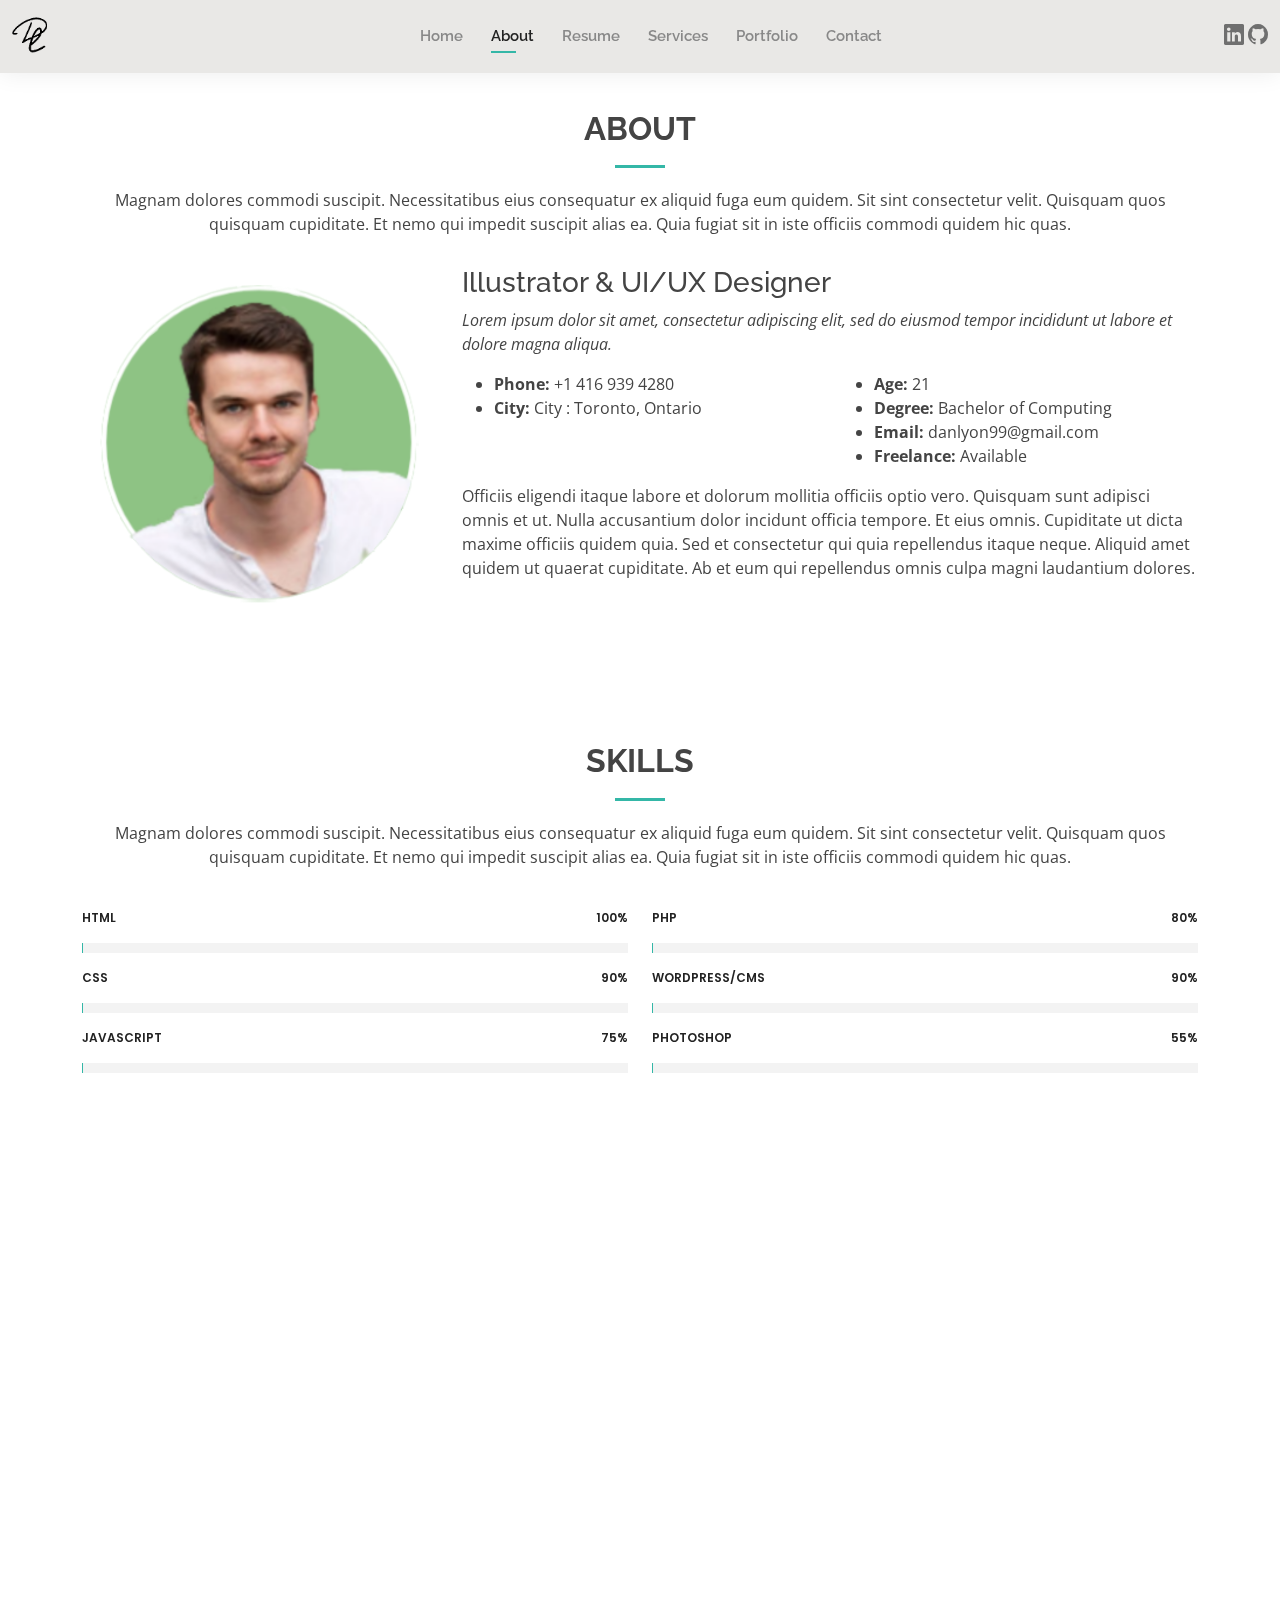
==== about.html @ 8ebd6907 "First commit of my cool new website :fireworks:" ====
<!DOCTYPE html>
<html lang="en">

<head>
  <meta charset="utf-8">
  <meta content="width=device-width, initial-scale=1.0" name="viewport">

  <title>About</title>
  <meta content="" name="description">
  <meta content="" name="keywords">

  <!-- Favicons -->
  <link href="assets/img/favicon.png" rel="icon">
  <link href="assets/img/apple-touch-icon.png" rel="apple-touch-icon">

  <!-- Google Fonts -->
  <link href="https://fonts.googleapis.com/css?family=Open+Sans:300,300i,400,400i,600,600i,700,700i|Raleway:300,300i,400,400i,500,500i,600,600i,700,700i|Poppins:300,300i,400,400i,500,500i,600,600i,700,700i" rel="stylesheet">

  <!-- Vendor CSS Files -->
  <link href="assets/vendor/aos/aos.css" rel="stylesheet">
  <link href="assets/vendor/bootstrap/css/bootstrap.min.css" rel="stylesheet">
  <link href="assets/vendor/bootstrap-icons/bootstrap-icons.css" rel="stylesheet">
  <link href="assets/vendor/boxicons/css/boxicons.min.css" rel="stylesheet">
  <link href="assets/vendor/glightbox/css/glightbox.min.css" rel="stylesheet">
  <link href="assets/vendor/swiper/swiper-bundle.min.css" rel="stylesheet">

  <!-- Template Main CSS File -->
  <link href="assets/css/style.css" rel="stylesheet">


</head>

<body>

  <!-- ======= Header ======= -->
  <header id="header" class="fixed-top">
    <div class="container-fluid d-flex justify-content-between align-items-center">

      <!-- Uncomment if you'd like to use change to a text logo -->
      <!-- <h1 class="logo me-auto me-lg-0"><a href="index.html">Dan</a></h1> -->
     
      <a href="index.html" class="logo"><img src="assets/img/logo.png" alt="" class="img-fluid"></a>

      <nav id="navbar" class="navbar order-last order-lg-0">
        <ul>
          <li><a href="index.html">Home</a></li>
          <li><a class="active" href="about.html">About</a></li>
          <li><a href="resume.html">Resume</a></li>
          <li><a href="services.html">Services</a></li>
          <li><a href="portfolio.html">Portfolio</a></li>
          <li><a href="contact.html">Contact</a></li>
        </ul>
        <i class="bi bi-list mobile-nav-toggle"></i>
      </nav><!-- .navbar -->

      <!-- DAN WAS HERE-->
      <div class="header-social">
        <span class="header-social-Linkedin">
          <a href="#" class="header-social-Linkedin"><i class="bi bi-linkedin"></i></i></a>
        </span>
        <span class ="header-social-GitHub">
          <a href="#" class="header-social-GitHub"><i class="bi bi-github"></i></i></a>
        </span>
      </div>
      <!-- DAN WAS HERE-->
        
      </div>

    </div>

  </header><!-- End Header -->

  <main id="main">

    <!-- ======= About Section ======= -->
    <section id="about" class="about">
      <div class="container" data-aos="fade-up">

        <div class="section-title">
          <h2>About</h2>
          <p>Magnam dolores commodi suscipit. Necessitatibus eius consequatur ex aliquid fuga eum quidem. Sit sint consectetur velit. Quisquam quos quisquam cupiditate. Et nemo qui impedit suscipit alias ea. Quia fugiat sit in iste officiis commodi quidem hic quas.</p>
        </div>

        <div class="row">
          <div class="col-lg-4">
            <img src="assets/img/aboutCircleBig.png" class="img-fluid" alt="">
          </div>
          <div class="col-lg-8 pt-4 pt-lg-0 content">
            <h3>Illustrator &amp; UI/UX Designer</h3>
            <p class="fst-italic">
              Lorem ipsum dolor sit amet, consectetur adipiscing elit, sed do eiusmod tempor incididunt ut labore et dolore
              magna aliqua.
            </p>
            <div class="row">
              <div class="col-lg-6">
                <ul>
                  <li><i class="bi bi-rounded-right"></i> <strong>Phone:</strong> +1 416 939 4280</li>
                  <li><i class="bi bi-rounded-right"></i> <strong>City:</strong> City : Toronto, Ontario </li>
                </ul>
              </div>
              <div class="col-lg-6">
                <ul>
                  <li><i class="bi bi-rounded-right"></i> <strong>Age:</strong> 21</li>
                  <li><i class="bi bi-rounded-right"></i> <strong>Degree:</strong> Bachelor of Computing</li>
                  <li><i class="bi bi-rounded-right"></i> <strong>Email:</strong> danlyon99@gmail.com</li>
                  <li><i class="bi bi-rounded-right"></i> <strong>Freelance:</strong> Available</li>
                </ul>
              </div>
            </div>
            <p>
              Officiis eligendi itaque labore et dolorum mollitia officiis optio vero. Quisquam sunt adipisci omnis et ut. Nulla accusantium dolor incidunt officia tempore. Et eius omnis.
              Cupiditate ut dicta maxime officiis quidem quia. Sed et consectetur qui quia repellendus itaque neque. Aliquid amet quidem ut quaerat cupiditate. Ab et eum qui repellendus omnis culpa magni laudantium dolores.
            </p>
          </div>
        </div>

      </div>
    </section><!-- End About Section -->

    <!-- ======= Skills Section ======= -->
    <section id="skills" class="skills">
      <div class="container" data-aos="fade-up">

        <div class="section-title">
          <h2>Skills</h2>
          <p>Magnam dolores commodi suscipit. Necessitatibus eius consequatur ex aliquid fuga eum quidem. Sit sint consectetur velit. Quisquam quos quisquam cupiditate. Et nemo qui impedit suscipit alias ea. Quia fugiat sit in iste officiis commodi quidem hic quas.</p>
        </div>

        <div class="row skills-content">

          <div class="col-lg-6">

            <div class="progress">
              <span class="skill">HTML <i class="val">100%</i></span>
              <div class="progress-bar-wrap">
                <div class="progress-bar" role="progressbar" aria-valuenow="100" aria-valuemin="0" aria-valuemax="100"></div>
              </div>
            </div>

            <div class="progress">
              <span class="skill">CSS <i class="val">90%</i></span>
              <div class="progress-bar-wrap">
                <div class="progress-bar" role="progressbar" aria-valuenow="90" aria-valuemin="0" aria-valuemax="100"></div>
              </div>
            </div>

            <div class="progress">
              <span class="skill">JavaScript <i class="val">75%</i></span>
              <div class="progress-bar-wrap">
                <div class="progress-bar" role="progressbar" aria-valuenow="75" aria-valuemin="0" aria-valuemax="100"></div>
              </div>
            </div>

          </div>

          <div class="col-lg-6">

            <div class="progress">
              <span class="skill">PHP <i class="val">80%</i></span>
              <div class="progress-bar-wrap">
                <div class="progress-bar" role="progressbar" aria-valuenow="80" aria-valuemin="0" aria-valuemax="100"></div>
              </div>
            </div>

            <div class="progress">
              <span class="skill">WordPress/CMS <i class="val">90%</i></span>
              <div class="progress-bar-wrap">
                <div class="progress-bar" role="progressbar" aria-valuenow="90" aria-valuemin="0" aria-valuemax="100"></div>
              </div>
            </div>

            <div class="progress">
              <span class="skill">Photoshop <i class="val">55%</i></span>
              <div class="progress-bar-wrap">
                <div class="progress-bar" role="progressbar" aria-valuenow="55" aria-valuemin="0" aria-valuemax="100"></div>
              </div>
            </div>

          </div>

        </div>

      </div>
    </section><!-- End Skills Section -->

    <!-- ======= Facts Section ======= -->
    <section id="facts" class="facts">
      <div class="container" data-aos="fade-up">

        <div class="section-title">
          <h2>Facts</h2>
          <p>Magnam dolores commodi suscipit. Necessitatibus eius consequatur ex aliquid fuga eum quidem. Sit sint consectetur velit. Quisquam quos quisquam cupiditate. Et nemo qui impedit suscipit alias ea. Quia fugiat sit in iste officiis commodi quidem hic quas.</p>
        </div>

        <div class="row counters">

          <div class="col-lg-3 col-6 text-center">
            <span data-purecounter-start="0" data-purecounter-end="232" data-purecounter-duration="1" class="purecounter"></span>
            <p>Clients</p>
          </div>

          <div class="col-lg-3 col-6 text-center">
            <span data-purecounter-start="0" data-purecounter-end="521" data-purecounter-duration="1" class="purecounter"></span>
            <p>Projects</p>
          </div>

          <div class="col-lg-3 col-6 text-center">
            <span data-purecounter-start="0" data-purecounter-end="1463" data-purecounter-duration="1" class="purecounter"></span>
            <p>Hours Of Support</p>
          </div>

          <div class="col-lg-3 col-6 text-center">
            <span data-purecounter-start="0" data-purecounter-end="15" data-purecounter-duration="1" class="purecounter"></span>
            <p>Hard Workers</p>
          </div>

        </div>

      </div>
    </section><!-- End Facts Section -->

    <!-- ======= Testimonials Section ======= -->
    <section id="testimonials" class="testimonials">
      <div class="container" data-aos="fade-up">

        <div class="section-title">
          <h2>Testimonials</h2>
          <p>Magnam dolores commodi suscipit. Necessitatibus eius consequatur ex aliquid fuga eum quidem. Sit sint consectetur velit. Quisquam quos quisquam cupiditate. Et nemo qui impedit suscipit alias ea. Quia fugiat sit in iste officiis commodi quidem hic quas.</p>
        </div>

        <div class="testimonials-slider swiper-container" data-aos="fade-up" data-aos-delay="100">
          <div class="swiper-wrapper">

            <div class="swiper-slide">
              <div class="testimonial-item">
                <img src="assets/img/testimonials/testimonials-1.jpg" class="testimonial-img" alt="">
                <h3>Saul Goodman</h3>
                <h4>Ceo &amp; Founder</h4>
                <p>
                  <i class="bx bxs-quote-alt-left quote-icon-left"></i>
                  Proin iaculis purus consequat sem cure digni ssim donec porttitora entum suscipit rhoncus. Accusantium quam, ultricies eget id, aliquam eget nibh et. Maecen aliquam, risus at semper.
                  <i class="bx bxs-quote-alt-right quote-icon-right"></i>
                </p>
              </div>
            </div><!-- End testimonial item -->

            <div class="swiper-slide">
              <div class="testimonial-item">
                <img src="assets/img/testimonials/testimonials-2.jpg" class="testimonial-img" alt="">
                <h3>Sara Wilsson</h3>
                <h4>Designer</h4>
                <p>
                  <i class="bx bxs-quote-alt-left quote-icon-left"></i>
                  Export tempor illum tamen malis malis eram quae irure esse labore quem cillum quid cillum eram malis quorum velit fore eram velit sunt aliqua noster fugiat irure amet legam anim culpa.
                  <i class="bx bxs-quote-alt-right quote-icon-right"></i>
                </p>
              </div>
            </div><!-- End testimonial item -->

            <div class="swiper-slide">
              <div class="testimonial-item">
                <img src="assets/img/testimonials/testimonials-3.jpg" class="testimonial-img" alt="">
                <h3>Jena Karlis</h3>
                <h4>Store Owner</h4>
                <p>
                  <i class="bx bxs-quote-alt-left quote-icon-left"></i>
                  Enim nisi quem export duis labore cillum quae magna enim sint quorum nulla quem veniam duis minim tempor labore quem eram duis noster aute amet eram fore quis sint minim.
                  <i class="bx bxs-quote-alt-right quote-icon-right"></i>
                </p>
              </div>
            </div><!-- End testimonial item -->

            <div class="swiper-slide">
              <div class="testimonial-item">
                <img src="assets/img/testimonials/testimonials-4.jpg" class="testimonial-img" alt="">
                <h3>Matt Brandon</h3>
                <h4>Freelancer</h4>
                <p>
                  <i class="bx bxs-quote-alt-left quote-icon-left"></i>
                  Fugiat enim eram quae cillum dolore dolor amet nulla culpa multos export minim fugiat minim velit minim dolor enim duis veniam ipsum anim magna sunt elit fore quem dolore labore illum veniam.
                  <i class="bx bxs-quote-alt-right quote-icon-right"></i>
                </p>
              </div>
            </div><!-- End testimonial item -->

            <div class="swiper-slide">
              <div class="testimonial-item">
                <img src="assets/img/testimonials/testimonials-5.jpg" class="testimonial-img" alt="">
                <h3>John Larson</h3>
                <h4>Entrepreneur</h4>
                <p>
                  <i class="bx bxs-quote-alt-left quote-icon-left"></i>
                  Quis quorum aliqua sint quem legam fore sunt eram irure aliqua veniam tempor noster veniam enim culpa labore duis sunt culpa nulla illum cillum fugiat legam esse veniam culpa fore nisi cillum quid.
                  <i class="bx bxs-quote-alt-right quote-icon-right"></i>
                </p>
              </div>
            </div><!-- End testimonial item -->

          </div>
          <div class="swiper-pagination"></div>
        </div>

      </div>
    </section><!-- End Testimonials Section -->

  </main><!-- End #main -->



  <div id="preloader"></div>
  <a href="#" class="back-to-top d-flex align-items-center justify-content-center"><i class="bi bi-arrow-up-short"></i></a>

  <!-- Vendor JS Files -->
  <script src="assets/vendor/aos/aos.js"></script>
  <script src="assets/vendor/bootstrap/js/bootstrap.bundle.min.js"></script>
  <script src="assets/vendor/glightbox/js/glightbox.min.js"></script>
  <script src="assets/vendor/isotope-layout/isotope.pkgd.min.js"></script>
  <script src="assets/vendor/php-email-form/validate.js"></script>
  <script src="assets/vendor/purecounter/purecounter.js"></script>
  <script src="assets/vendor/swiper/swiper-bundle.min.js"></script>
  <script src="assets/vendor/waypoints/noframework.waypoints.js"></script>

  <!-- Template Main JS File -->
  <script src="assets/js/main.js"></script>

</body>

</html>
---- assets/css/style.css ----
/**
* Template Name: Kelly - v4.3.0
* Template URL: https://bootstrapmade.com/kelly-free-bootstrap-cv-resume-html-template/
* Author: BootstrapMade.com
* License: https://bootstrapmade.com/license/
*/

/*--------------------------------------------------------------
# General
--------------------------------------------------------------*/
body {
  font-family: "Open Sans", sans-serif;
  color: #444444;
}

a {
  color: #34b7a7;
  text-decoration: none;
}

a:hover {
  color: #51cdbe;
  text-decoration: none;
}

h1, h2, h3, h4, h5, h6 {
  font-family: "Raleway", sans-serif;
}

#main {
  margin-top: 50px;
}

@media (max-width: 992px) {
  #main {
    margin-top: 30px;
  }
}

/*--------------------------------------------------------------
# Preloader
--------------------------------------------------------------*/
#preloader {
  position: fixed;
  top: 0;
  left: 0;
  right: 0;
  bottom: 0;
  z-index: 9999;
  overflow: hidden;
  background: #fff;
}

#preloader:before {
  content: "";
  position: fixed;
  top: calc(50% - 30px);
  left: calc(50% - 30px);
  border: 6px solid #34b7a7;
  border-top-color: #dcf5f2;
  border-radius: 50%;
  width: 60px;
  height: 60px;
  -webkit-animation: animate-preloader 1s linear infinite;
  animation: animate-preloader 1s linear infinite;
}

@-webkit-keyframes animate-preloader {
  0% {
    transform: rotate(0deg);
  }
  100% {
    transform: rotate(360deg);
  }
}

@keyframes animate-preloader {
  0% {
    transform: rotate(0deg);
  }
  100% {
    transform: rotate(360deg);
  }
}

/*--------------------------------------------------------------
# Back to top button
--------------------------------------------------------------*/
.back-to-top {
  position: fixed;
  visibility: hidden;
  opacity: 0;
  right: 15px;
  bottom: 15px;
  z-index: 996;
  background: #34b7a7;
  width: 40px;
  height: 40px;
  border-radius: 50px;
  transition: all 0.4s;
}

.back-to-top i {
  font-size: 24px;
  color: #fff;
  line-height: 0;
}

.back-to-top:hover {
  background: #49cbbb;
  color: #fff;
}

.back-to-top.active {
  visibility: visible;
  opacity: 1;
}

/*--------------------------------------------------------------
# Header
--------------------------------------------------------------*/
#header {
  background: #e9e8e6;
  box-shadow: 0px 0px 25px 0 rgba(0, 0, 0, 0.08);
  z-index: 997;
  padding: 15px 0;
}

#header .logo {
  font-size: 32px;
  margin: 0;
  padding: 0;
  line-height: 1;
  font-weight: 400;
  letter-spacing: 2px;
  text-transform: uppercase;
}

#header .logo a {
  color: #222222;
}

#header .logo img {
  max-height: 40px;
}

@media (max-width: 992px) {
  #header .logo {
    font-size: 28px;
  }
}
/*--------------------------------------------------------------
# Header Social
--------------------------------------------------------------*/


.header-social a {
  color: #6f6f6f;
  display: inline-block;
  line-height: 0px;
  transition: 0.3s;
  font-size: 20px;
}


/*--------------------------------------------------------------
# Header Social Linkedin
--------------------------------------------------------------*/


.header-social-Linkedin a {
  color: #6f6f6f;
  display: inline-block;
  line-height: 0px;
  transition: 0.3s;
  font-size: 20px;
}

.header-social-Linkedin a:hover {
  color: #0072b1;
}
/*--------------------------------------------------------------
# Header Social GitHub
--------------------------------------------------------------*/

.header-social-GitHub a {
  color: #6f6f6f;
  display: inline-block;
  line-height: 0px;
  transition: 0.3s;
  font-size: 20px;
}

.header-social-GitHub a:hover {
  color: #24292e;
}
/*--------------------------------------------------------------
# Navigation Menu
--------------------------------------------------------------*/
/**
* Desktop Navigation 
*/
.navbar {
  padding: 0;
}

.navbar ul {
  margin: 0;
  padding: 0;
  display: flex;
  list-style: none;
  align-items: center;
}

.navbar li {
  position: relative;
  padding: 10px 0 10px 28px;
}

.navbar a, .navbar a:focus {
  display: flex;
  align-items: center;
  justify-content: space-between;
  font-family: "Raleway", sans-serif;
  font-size: 15px;
  font-weight: 600;
  color: #888888;
  white-space: nowrap;
  transition: 0.3s;
  position: relative;
}

.navbar a i, .navbar a:focus i {
  font-size: 12px;
  line-height: 0;
  margin-left: 5px;
}

.navbar > ul > li > a:before {
  content: "";
  position: absolute;
  width: 0;
  height: 2px;
  bottom: -5px;
  left: 0;
  background-color: #34b7a7;
  visibility: hidden;
  width: 0px;
  transition: all 0.3s ease-in-out 0s;
}

.navbar a:hover:before, .navbar li:hover > a:before, .navbar .active:before {
  visibility: visible;
  width: 25px;
}

.navbar a:hover, .navbar .active, .navbar .active:focus, .navbar li:hover > a {
  color: #222222;
}

.navbar .dropdown ul {
  display: block;
  position: absolute;
  left: 14px;
  top: calc(100% + 30px);
  margin: 0;
  padding: 10px 0;
  z-index: 99;
  opacity: 0;
  visibility: hidden;
  background: #fff;
  box-shadow: 0px 0px 30px rgba(127, 137, 161, 0.25);
  transition: 0.3s;
  border-radius: 4px;
}

.navbar .dropdown ul li {
  min-width: 200px;
  padding: 0;
}

.navbar .dropdown ul a {
  padding: 10px 20px;
  font-size: 15px;
  text-transform: none;
  font-weight: 600;
}

.navbar .dropdown ul a i {
  font-size: 12px;
}

.navbar .dropdown ul a:hover, .navbar .dropdown ul .active:hover, .navbar .dropdown ul li:hover > a {
  color: #34b7a7;
}

.navbar .dropdown:hover > ul {
  opacity: 1;
  top: 100%;
  visibility: visible;
}

.navbar .dropdown .dropdown ul {
  top: 0;
  left: calc(100% - 30px);
  visibility: hidden;
}

.navbar .dropdown .dropdown:hover > ul {
  opacity: 1;
  top: 0;
  left: 100%;
  visibility: visible;
}

@media (max-width: 1366px) {
  .navbar .dropdown .dropdown ul {
    left: -90%;
  }
  .navbar .dropdown .dropdown:hover > ul {
    left: -100%;
  }
}

/**
* Mobile Navigation 
*/
.mobile-nav-toggle {
  color: #222222;
  font-size: 28px;
  cursor: pointer;
  display: none;
  line-height: 0;
  transition: 0.5s;
}

.mobile-nav-toggle.bi-x {
  color: #fff;
}

@media (max-width: 991px) {
  .mobile-nav-toggle {
    display: block;
  }
  .navbar ul {
    display: none;
  }
}

.navbar-mobile {
  position: fixed;
  overflow: hidden;
  top: 0;
  right: 0;
  left: 0;
  bottom: 0;
  background: rgba(9, 9, 9, 0.9);
  transition: 0.3s;
  z-index: 999;
}

.navbar-mobile .mobile-nav-toggle {
  position: absolute;
  top: 15px;
  right: 15px;
}

.navbar-mobile ul {
  display: block;
  position: absolute;
  top: 55px;
  right: 15px;
  bottom: 15px;
  left: 15px;
  padding: 10px 0;
  border-radius: 10px;
  background-color: #fff;
  overflow-y: auto;
  transition: 0.3s;
}

.navbar-mobile a {
  font-size: 15px;
  padding-right: 15px;
  color: #222222;
}

.navbar-mobile a:hover, .navbar-mobile .active, .navbar-mobile li:hover > a {
  color: #34b7a7;
}

.navbar-mobile .getstarted {
  margin: 15px;
}

.navbar-mobile .dropdown ul {
  position: static;
  display: none;
  margin: 10px 20px;
  padding: 10px 0;
  z-index: 99;
  opacity: 1;
  visibility: visible;
  background: #fff;
  box-shadow: 0px 0px 30px rgba(127, 137, 161, 0.25);
}

.navbar-mobile .dropdown ul li {
  min-width: 200px;
}

.navbar-mobile .dropdown ul a {
  padding: 10px 20px;
}

.navbar-mobile .dropdown ul a i {
  font-size: 12px;
}

.navbar-mobile .dropdown ul a:hover, .navbar-mobile .dropdown ul .active:hover, .navbar-mobile .dropdown ul li:hover > a {
  color: #34b7a7;
}

.navbar-mobile .dropdown > .dropdown-active {
  display: block;
}

/*--------------------------------------------------------------
# Hero Section
--------------------------------------------------------------*/
#hero {
  width: 100%;
  height: 100vh;
  background: url("../img/InkPotBlacknWhite.jpg") top right;
  background-size: cover;
}

#hero .container {
  padding-top: 70px;
  position: relative;
}

@media (max-width: 992px) {
  #hero .container {
    padding-top: 58px;
  }
}

#hero h1 {
  margin: 0;
  font-size: 48px;
  font-weight: 700;
  line-height: 56px;
  color: #ffffff;
  text-shadow: 2px 2px 0px #000000; 

}

#hero h2 {
  color: #ffffff;
  margin: 10px 0 0 0;
  text-shadow: 2px 2px 0px #000000;
  font-size: 22px;
}

#hero .btn-about {
  font-family: "Raleway", sans-serif;
  text-transform: uppercase;
  font-weight: 600;
  font-size: 12px;
  letter-spacing: 1px;
  display: inline-block;
  padding: 12px 40px;
  border-radius: 50px;
  transition: 0.5s;
  margin-top: 30px;
  color: #fff;
  background: #34b7a7;
}

#hero .btn-about:hover {
  background: #3dc8b7;
}

@media (min-width: 1024px) {
  #hero {
    background-attachment: fixed;
  }
}

@media (max-width: 992px) {
  #hero:before {
    content: "";
    background: rgba(255, 255, 255, 0.8);
    position: absolute;
    bottom: 0;
    top: 0;
    left: 0;
    right: 0;
  }
  #hero h1 {
    font-size: 28px;
    line-height: 36px;
  }
  #hero h2 {
    font-size: 18px;
    line-height: 24px;
  }
}

/*--------------------------------------------------------------
# Sections General
--------------------------------------------------------------*/
section {
  padding: 60px 0;
}

.section-bg {
  background-color: #e7f8f6;
}

.section-title {
  text-align: center;
  padding-bottom: 30px;
}

.section-title h2 {
  font-size: 32px;
  font-weight: bold;
  text-transform: uppercase;
  margin-bottom: 20px;
  padding-bottom: 20px;
  position: relative;
}

.section-title h2::after {
  content: '';
  position: absolute;
  display: block;
  width: 50px;
  height: 3px;
  background: #34b7a7;
  bottom: 0;
  left: calc(50% - 25px);
}

.section-title p {
  margin-bottom: 0;
}

/*--------------------------------------------------------------
# Cta
--------------------------------------------------------------*/
.cta {
  background: linear-gradient(rgba(0, 0, 0, 0.6), rgba(0, 0, 0, 0.6)), url("../img/bg-1.jpg") fixed center center;
  background-size: cover;
  padding: 80px 0;
}

.cta h3 {
  color: #fff;
  font-size: 28px;
  font-weight: 700;
}

.cta p {
  color: #fff;
}

.cta .cta-btn {
  font-family: "Raleway", sans-serif;
  text-transform: uppercase;
  font-weight: 500;
  font-size: 16px;
  letter-spacing: 1px;
  display: inline-block;
  padding: 8px 20px;
  border-radius: 2px;
  transition: 0.5s;
  margin: 10px;
  border: 2px solid #fff;
  color: #fff;
}

.cta .cta-btn:hover {
  background: #34b7a7;
  border: 2px solid #34b7a7;
}

@media (max-width: 1024px) {
  .cta {
    background-attachment: scroll;
  }
}

@media (min-width: 769px) {
  .cta .cta-btn-container {
    display: flex;
    align-items: center;
    justify-content: flex-end;
  }
}

/*--------------------------------------------------------------
# About
--------------------------------------------------------------*/
.draw-border {
  margin-top: 10px;
  box-shadow: inset 0 0 0 4px #ffffff;
  color: #ffffff;
  transition: color 0.25s 0.0833333333s;
  position: relative;
}
.draw-border::before, .draw-border::after {
  border: 0 solid transparent;
  box-sizing: border-box;
  content: '';
  pointer-events: none;
  position: absolute;
  width: 0;
  height: 0;
  bottom: 0;
  right: 0;
}
.draw-border::before {
  border-bottom-width: 4px;
  border-left-width: 4px;
}
.draw-border::after {
  border-top-width: 4px;
  border-right-width: 4px;
}
.draw-border:hover {
  color: #000000;
}
.draw-border:hover::before, .draw-border:hover::after {
  border-color: #000000;
  transition: border-color 0s, width 0.25s, height 0.25s;
  width: 100%;
  height: 100%;
}
.draw-border:hover::before {
  transition-delay: 0s, 0s, 0.25s;
}
.draw-border:hover::after {
  transition-delay: 0s, 0.25s, 0s;
}
.btn {
  background: none;
  border: none;
  cursor: pointer;
  line-height: 1.5;
  font: 700 1.2rem 'Roboto Slab', sans-serif;
  padding: 1em 2em;
  letter-spacing: 0.05rem;
}
.btn:focus {
  outline: 2px dotted #55d7dc;
}
/* BAD ABOUT BUTTON
.aboutbutton {
  border-color: #000000;
  color: #fff;
  box-shadow: 0 0 40px 40px #767c80 inset, 0 0 0 0 #eff1f1;
  transition: all 150ms ease-in-out;

  margin: 0;
  padding: 0;
  width: 20%;
  height: 100%;
  background: #2c3e50;
  font-family: 'Montserrat', sans-serif;
  font-size: 16px;

  display: flex;
  flex-wrap: wrap;
  justify-content: space-around;
  align-items: center;
  align-content: center;

box-sizing: border-box;
 appearance: none;
 background-color: #FFFFFF;
 border: 2px solid #242627;
 border-radius: 0.6em;
 color: #ffffff;
 cursor: pointer;
 display: flex;
 align-self: center;
 font-size: 1rem;
 font-weight: 400;
 line-height: 1;
 margin: 20px;
 padding: 1.2em 2.8em;
 text-decoration: none;
 text-align: center;
 text-transform: uppercase;
 font-family: 'Montserrat', sans-serif;
 font-weight: 700;
}
.aboutbutton:hover {
  box-shadow: 0 0 10px 0 #ffffff inset, 0 0 10px 4px #ffffff;
  color:black
}
*/

/*--------------------------------------------------------------
# Skills
--------------------------------------------------------------*/
.skills .progress {
  height: 60px;
  display: block;
  background: none;
  border-radius: 0;
}

.skills .progress .skill {
  padding: 10px 0;
  margin: 0 0 6px 0;
  text-transform: uppercase;
  display: block;
  font-weight: 600;
  font-family: "Poppins", sans-serif;
  color: #222222;
}

.skills .progress .skill .val {
  float: right;
  font-style: normal;
}

.skills .progress-bar-wrap {
  background: #f3f3f3;
}

.skills .progress-bar {
  width: 1px;
  height: 10px;
  transition: .9s;
  background-color: #34b7a7;
}

/*--------------------------------------------------------------
# Facts
--------------------------------------------------------------*/
.facts .counters span {
  font-size: 48px;
  display: block;
  color: #34b7a7;
}

.facts .counters p {
  padding: 0;
  margin: 0 0 20px 0;
  font-family: "Raleway", sans-serif;
  font-size: 14px;
}

/*--------------------------------------------------------------
# Testimonials
--------------------------------------------------------------*/
.testimonials .section-header {
  margin-bottom: 40px;
}

.testimonials .testimonial-item {
  text-align: center;
}

.testimonials .testimonial-item .testimonial-img {
  width: 120px;
  border-radius: 50%;
  border: 4px solid #fff;
  margin: 0 auto;
}

.testimonials .testimonial-item h3 {
  font-size: 20px;
  font-weight: bold;
  margin: 10px 0 5px 0;
  color: #111;
}

.testimonials .testimonial-item h4 {
  font-size: 14px;
  color: #999;
  margin: 0 0 15px 0;
}

.testimonials .testimonial-item .quote-icon-left, .testimonials .testimonial-item .quote-icon-right {
  color: #c8efea;
  font-size: 26px;
}

.testimonials .testimonial-item .quote-icon-left {
  display: inline-block;
  left: -5px;
  position: relative;
}

.testimonials .testimonial-item .quote-icon-right {
  display: inline-block;
  right: -5px;
  position: relative;
  top: 10px;
}

.testimonials .testimonial-item p {
  font-style: italic;
  margin: 0 auto 15px auto;
}

@media (min-width: 992px) {
  .testimonials .testimonial-item p {
    width: 80%;
  }
}

.testimonials .swiper-pagination {
  margin-top: 20px;
  position: relative;
}

.testimonials .swiper-pagination .swiper-pagination-bullet {
  width: 12px;
  height: 12px;
  background-color: #fff;
  opacity: 1;
  border: 1px solid #34b7a7;
}

.testimonials .swiper-pagination .swiper-pagination-bullet-active {
  background-color: #34b7a7;
}

/*--------------------------------------------------------------
# Resume
--------------------------------------------------------------*/
.resume .resume-title {
  font-size: 26px;
  font-weight: 400;
  margin-top: 20px;
  margin-bottom: 20px;
  color: #222222;
}

.resume .resume-item {
  padding: 0 0 20px 20px;
  margin-top: -2px;
  border-left: 2px solid #34b7a7;
  position: relative;
}

.resume .resume-item h4 {
  line-height: 18px;
  font-size: 18px;
  font-weight: 600;
  font-family: "Poppins", sans-serif;
  color: #1d685f;
  margin-bottom: 10px;
}

.resume .resume-item h5 {
  font-size: 16px;
  background: #effbf9;
  padding: 5px 15px;
  display: inline-block;
  font-weight: 600;
  margin-bottom: 10px;
  color: #34b7a7;
}

.resume .resume-item ul {
  padding-left: 20px;
}

.resume .resume-item ul li {
  padding-bottom: 10px;
}

.resume .resume-item:last-child {
  padding-bottom: 0;
}

.resume .resume-item::before {
  content: "";
  position: absolute;
  width: 16px;
  height: 16px;
  border-radius: 50px;
  left: -9px;
  top: 0;
  background: #fff;
  border: 2px solid #34b7a7;
}

/*--------------------------------------------------------------
# Services
--------------------------------------------------------------*/
.services .icon-box {
  text-align: center;
  padding: 70px 20px 80px 20px;
  transition: all ease-in-out 0.3s;
  background: #fff;
  box-shadow: 0px 0 35px 0 rgba(0, 0, 0, 0.08);
}

.services .icon-box .icon {
  margin: 0 auto;
  width: 100px;
  height: 100px;
  display: flex;
  align-items: center;
  justify-content: center;
  transition: ease-in-out 0.3s;
  position: relative;
}

.services .icon-box .icon i {
  font-size: 36px;
  transition: 0.5s;
  position: relative;
}

.services .icon-box .icon svg {
  position: absolute;
  top: 0;
  left: 0;
}

.services .icon-box .icon svg path {
  transition: 0.5s;
  fill: #f5f5f5;
}

.services .icon-box h4 {
  font-weight: 600;
  margin: 10px 0 15px 0;
  font-size: 22px;
}

.services .icon-box h4 a {
  color: #222222;
  transition: ease-in-out 0.3s;
}

.services .icon-box p {
  line-height: 24px;
  font-size: 14px;
  margin-bottom: 0;
}

.services .iconbox-blue i {
  color: #47aeff;
}

.services .iconbox-blue:hover .icon i {
  color: #fff;
}

.services .iconbox-blue:hover .icon path {
  fill: #47aeff;
}

.services .iconbox-orange i {
  color: #ffa76e;
}

.services .iconbox-orange:hover .icon i {
  color: #fff;
}

.services .iconbox-orange:hover .icon path {
  fill: #ffa76e;
}

.services .iconbox-pink i {
  color: #e80368;
}

.services .iconbox-pink:hover .icon i {
  color: #fff;
}

.services .iconbox-pink:hover .icon path {
  fill: #e80368;
}

.services .iconbox-yellow i {
  color: #ffbb2c;
}

.services .iconbox-yellow:hover .icon i {
  color: #fff;
}

.services .iconbox-yellow:hover .icon path {
  fill: #ffbb2c;
}

.services .iconbox-red i {
  color: #ff5828;
}

.services .iconbox-red:hover .icon i {
  color: #fff;
}

.services .iconbox-red:hover .icon path {
  fill: #ff5828;
}

.services .iconbox-teal i {
  color: #11dbcf;
}

.services .iconbox-teal:hover .icon i {
  color: #fff;
}

.services .iconbox-teal:hover .icon path {
  fill: #11dbcf;
}

/*--------------------------------------------------------------
# Portfolio
--------------------------------------------------------------*/
.portfolio .portfolio-item {
  margin-bottom: 30px;
}

.portfolio #portfolio-flters {
  padding: 0;
  margin: 0 auto 20px auto;
  list-style: none;
  text-align: center;
}

.portfolio #portfolio-flters li {
  cursor: pointer;
  display: inline-block;
  padding: 8px 16px 10px 16px;
  font-size: 13px;
  font-weight: 500;
  line-height: 1;
  text-transform: uppercase;
  color: #444444;
  margin-bottom: 5px;
  transition: all 0.3s ease-in-out;
  border-radius: 50px;
}

.portfolio #portfolio-flters li:hover, .portfolio #portfolio-flters li.filter-active {
  color: #fff;
  background: #34b7a7;
}

.portfolio #portfolio-flters li:last-child {
  margin-right: 0;
}

.portfolio .portfolio-wrap {
  transition: 0.3s;
  position: relative;
  overflow: hidden;
  z-index: 1;
  background: rgba(34, 34, 34, 0.6);
}

.portfolio .portfolio-wrap::before {
  content: "";
  background: rgba(34, 34, 34, 0.6);
  position: absolute;
  left: 0;
  right: 0;
  top: 0;
  bottom: 0;
  transition: all ease-in-out 0.3s;
  z-index: 2;
  opacity: 0;
}

.portfolio .portfolio-wrap img {
  transition: all ease-in-out 0.3s;
}

.portfolio .portfolio-wrap .portfolio-info {
  opacity: 0;
  position: absolute;
  top: 0;
  left: 0;
  right: 0;
  bottom: 0;
  z-index: 3;
  transition: all ease-in-out 0.3s;
  display: flex;
  flex-direction: column;
  justify-content: flex-end;
  align-items: flex-start;
  padding: 20px;
}

.portfolio .portfolio-wrap .portfolio-info h4 {
  font-size: 20px;
  color: #fff;
  font-weight: 600;
}

.portfolio .portfolio-wrap .portfolio-info p {
  color: rgba(255, 255, 255, 0.7);
  font-size: 14px;
  text-transform: uppercase;
  padding: 0;
  margin: 0;
  font-style: italic;
}

.portfolio .portfolio-wrap .portfolio-links {
  text-align: center;
  z-index: 4;
}

.portfolio .portfolio-wrap .portfolio-links a {
  color: #fff;
  margin: 0 5px 0 0;
  font-size: 28px;
  display: inline-block;
  transition: 0.3s;
}

.portfolio .portfolio-wrap .portfolio-links a:hover {
  color: #78d9cd;
}

.portfolio .portfolio-wrap:hover::before {
  opacity: 1;
}

.portfolio .portfolio-wrap:hover img {
  transform: scale(1.2);
}

.portfolio .portfolio-wrap:hover .portfolio-info {
  opacity: 1;
}

/*--------------------------------------------------------------
# Portfolio Details
--------------------------------------------------------------*/
.portfolio-details {
  padding-top: 0;
}

.portfolio-details .portfolio-details-slider img {
  width: 100%;
}

.portfolio-details .portfolio-details-slider .swiper-pagination {
  margin-top: 20px;
  position: relative;
}

.portfolio-details .portfolio-details-slider .swiper-pagination .swiper-pagination-bullet {
  width: 12px;
  height: 12px;
  background-color: #fff;
  opacity: 1;
  border: 1px solid #34b7a7;
}

.portfolio-details .portfolio-details-slider .swiper-pagination .swiper-pagination-bullet-active {
  background-color: #34b7a7;
}

.portfolio-details .portfolio-info {
  padding: 30px;
  box-shadow: 0px 0 30px rgba(34, 34, 34, 0.08);
}

.portfolio-details .portfolio-info h3 {
  font-size: 22px;
  font-weight: 700;
  margin-bottom: 20px;
  padding-bottom: 20px;
  border-bottom: 1px solid #eee;
}

.portfolio-details .portfolio-info ul {
  list-style: none;
  padding: 0;
  font-size: 15px;
}

.portfolio-details .portfolio-info ul li + li {
  margin-top: 10px;
}

.portfolio-details .portfolio-description {
  padding-top: 30px;
}

.portfolio-details .portfolio-description h2 {
  font-size: 26px;
  font-weight: 700;
  margin-bottom: 20px;
}

.portfolio-details .portfolio-description p {
  padding: 0;
}

/*--------------------------------------------------------------
# Contact
--------------------------------------------------------------*/
.contact .info {
  width: 100%;
  background: #fff;
}

.contact .info i {
  font-size: 20px;
  color: #34b7a7;
  float: left;
  width: 44px;
  height: 44px;
  background: #effbf9;
  display: flex;
  justify-content: center;
  align-items: center;
  border-radius: 50px;
  transition: all 0.3s ease-in-out;
}

.contact .info h4 {
  padding: 0 0 0 60px;
  font-size: 22px;
  font-weight: 600;
  margin-bottom: 5px;
  color: #222222;
}

.contact .info p {
  padding: 0 0 0 60px;
  margin-bottom: 0;
  font-size: 14px;
  color: #555555;
}

.contact .info .email, .contact .info .phone {
  margin-top: 40px;
}

.contact .info .email:hover i, .contact .info .address:hover i, .contact .info .phone:hover i {
  background: #34b7a7;
  color: #fff;
}

.contact .php-email-form {
  width: 100%;
  background: #fff;
}

.contact .php-email-form .form-group {
  padding-bottom: 8px;
}

.contact .php-email-form .error-message {
  display: none;
  color: #fff;
  background: #ed3c0d;
  text-align: center;
  padding: 15px;
  font-weight: 600;
}

.contact .php-email-form .sent-message {
  display: none;
  color: #fff;
  background: #18d26e;
  text-align: center;
  padding: 15px;
  font-weight: 600;
}

.contact .php-email-form .loading {
  display: none;
  background: #fff;
  text-align: center;
  padding: 15px;
}

.contact .php-email-form .loading:before {
  content: "";
  display: inline-block;
  border-radius: 50%;
  width: 24px;
  height: 24px;
  margin: 0 10px -6px 0;
  border: 3px solid #18d26e;
  border-top-color: #eee;
  -webkit-animation: animate-loading 1s linear infinite;
  animation: animate-loading 1s linear infinite;
}

.contact .php-email-form input, .contact .php-email-form textarea {
  border-radius: 4px;
  box-shadow: none;
  font-size: 14px;
}

.contact .php-email-form input:focus, .contact .php-email-form textarea:focus {
  border-color: #34b7a7;
}

.contact .php-email-form input {
  height: 44px;
}

.contact .php-email-form textarea {
  padding: 10px 12px;
}

.contact .php-email-form button[type="submit"] {
  background: #34b7a7;
  border: 0;
  padding: 10px 30px 12px 30px;
  color: #fff;
  transition: 0.4s;
  border-radius: 50px;
}

.contact .php-email-form button[type="submit"]:hover {
  background: #3dc8b7;
}

@-webkit-keyframes animate-loading {
  0% {
    transform: rotate(0deg);
  }
  100% {
    transform: rotate(360deg);
  }
}

@keyframes animate-loading {
  0% {
    transform: rotate(0deg);
  }
  100% {
    transform: rotate(360deg);
  }
}

/*--------------------------------------------------------------
# Footer
--------------------------------------------------------------*/
#footer {
  background: #e9e8e6;
  padding: 30px 0;
  color: #222222;
  font-size: 14px;
  text-align: center;
}

#footer .credits {
  padding-top: 5px;
  font-size: 13px;
}

#footer .credits a {
  color: #34b7a7;
}
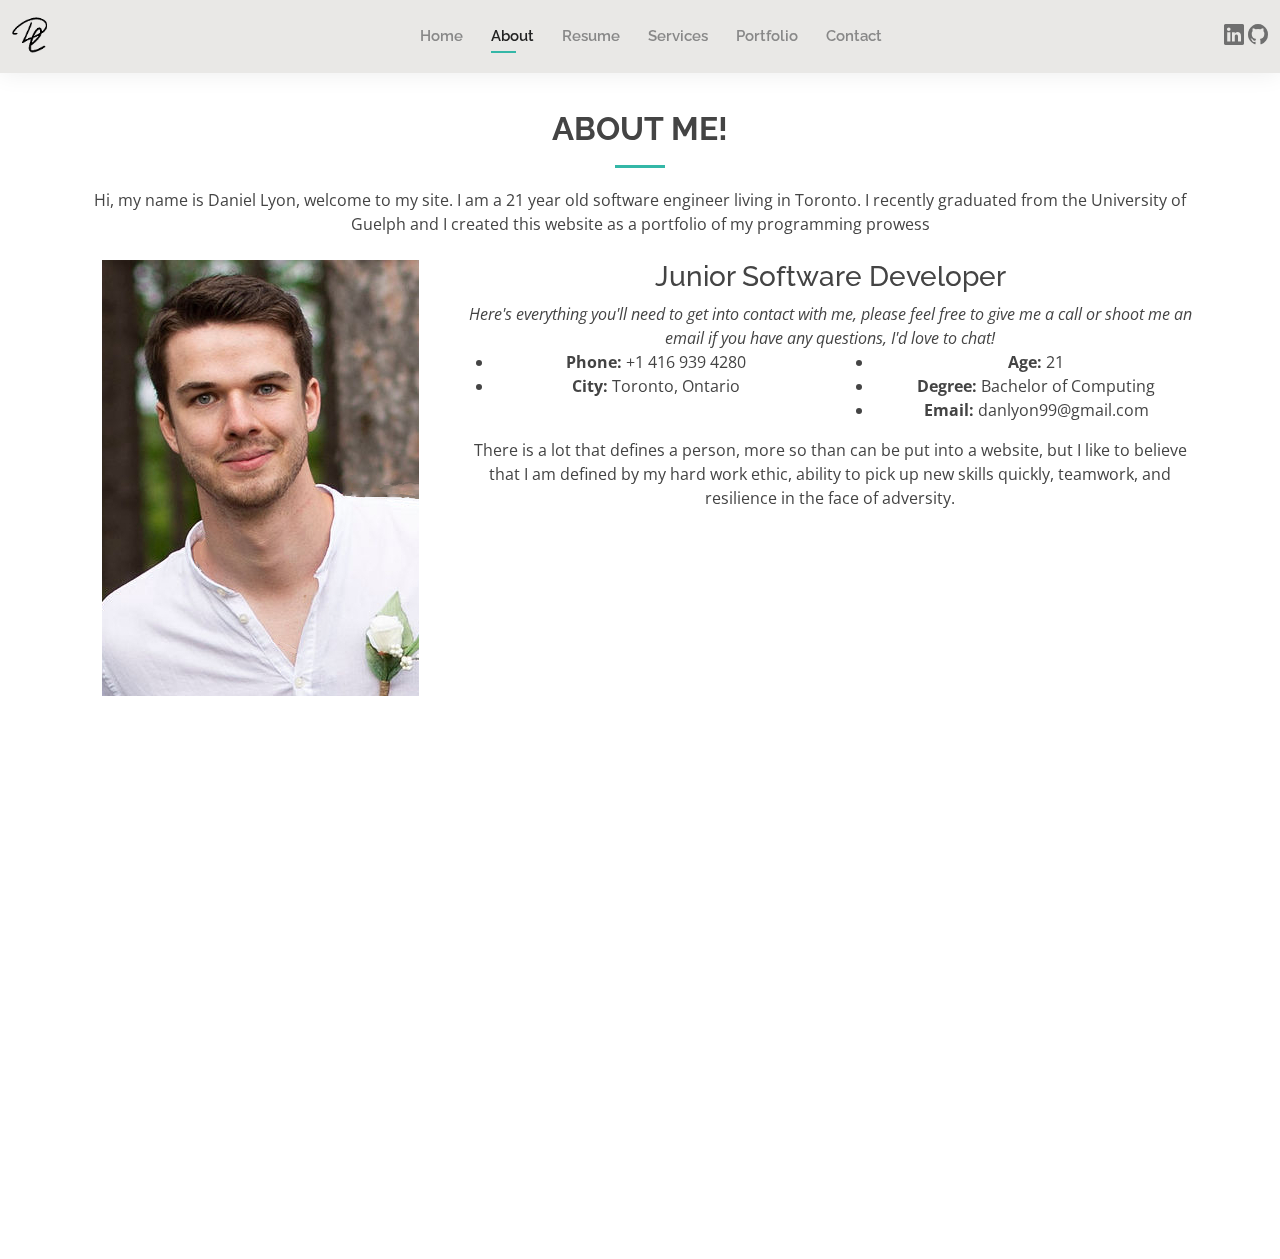
==== commit bb4acf81: "Updated About.html and made style changes" ====
--- a/about.html
+++ b/about.html
@@ -26,6 +26,7 @@
 
   <!-- Template Main CSS File -->
   <link href="assets/css/style.css" rel="stylesheet">
+  <link rel="stylesheet" href="https://cdnjs.cloudflare.com/ajax/libs/font-awesome/5.11.2/css/all.min.css">
 
 
 </head>
@@ -59,7 +60,7 @@
           <a href="#" class="header-social-Linkedin"><i class="bi bi-linkedin"></i></i></a>
         </span>
         <span class ="header-social-GitHub">
-          <a href="#" class="header-social-GitHub"><i class="bi bi-github"></i></i></a>
+          <a href="https://github.com/DanTheLyon99" class="header-social-GitHub"><i class="bi bi-github"></i></i></a>
         </span>
       </div>
       <!-- DAN WAS HERE-->
@@ -77,25 +78,25 @@
       <div class="container" data-aos="fade-up">
 
         <div class="section-title">
-          <h2>About</h2>
-          <p>Magnam dolores commodi suscipit. Necessitatibus eius consequatur ex aliquid fuga eum quidem. Sit sint consectetur velit. Quisquam quos quisquam cupiditate. Et nemo qui impedit suscipit alias ea. Quia fugiat sit in iste officiis commodi quidem hic quas.</p>
+          <h2>About Me!</h2>
+          <div><p>Hi, my name is Daniel Lyon, welcome to my site. I am a 21 year old software engineer living in Toronto. I recently graduated from the University of Guelph and I created this website as a portfolio of my programming prowess</p>
+            <br>
         </div>
 
         <div class="row">
           <div class="col-lg-4">
-            <img src="assets/img/aboutCircleBig.png" class="img-fluid" alt="">
+            <img src="assets/img/AboutPhotoBackground.jpg" class="img-fluid" alt="">
           </div>
           <div class="col-lg-8 pt-4 pt-lg-0 content">
-            <h3>Illustrator &amp; UI/UX Designer</h3>
+            <h3>Junior Software Developer</h3>
             <p class="fst-italic">
-              Lorem ipsum dolor sit amet, consectetur adipiscing elit, sed do eiusmod tempor incididunt ut labore et dolore
-              magna aliqua.
+              Here's everything you'll need to get into contact with me, please feel free to give me a call or shoot me an email if you have any questions, I'd love to chat!
             </p>
             <div class="row">
               <div class="col-lg-6">
                 <ul>
                   <li><i class="bi bi-rounded-right"></i> <strong>Phone:</strong> +1 416 939 4280</li>
-                  <li><i class="bi bi-rounded-right"></i> <strong>City:</strong> City : Toronto, Ontario </li>
+                  <li><i class="bi bi-rounded-right"></i> <strong>City:</strong> Toronto, Ontario </li>
                 </ul>
               </div>
               <div class="col-lg-6">
@@ -103,13 +104,15 @@
                   <li><i class="bi bi-rounded-right"></i> <strong>Age:</strong> 21</li>
                   <li><i class="bi bi-rounded-right"></i> <strong>Degree:</strong> Bachelor of Computing</li>
                   <li><i class="bi bi-rounded-right"></i> <strong>Email:</strong> danlyon99@gmail.com</li>
-                  <li><i class="bi bi-rounded-right"></i> <strong>Freelance:</strong> Available</li>
                 </ul>
+                <ul></ul>
+                </ul>
+
               </div>
             </div>
             <p>
-              Officiis eligendi itaque labore et dolorum mollitia officiis optio vero. Quisquam sunt adipisci omnis et ut. Nulla accusantium dolor incidunt officia tempore. Et eius omnis.
-              Cupiditate ut dicta maxime officiis quidem quia. Sed et consectetur qui quia repellendus itaque neque. Aliquid amet quidem ut quaerat cupiditate. Ab et eum qui repellendus omnis culpa magni laudantium dolores.
+             There is a lot that defines a person, more so than can be put into a website, but I like to believe that I am defined by my hard work ethic, ability to pick up new skills quickly,
+             teamwork, and resilience in the face of adversity.
             </p>
           </div>
         </div>
@@ -123,7 +126,8 @@
 
         <div class="section-title">
           <h2>Skills</h2>
-          <p>Magnam dolores commodi suscipit. Necessitatibus eius consequatur ex aliquid fuga eum quidem. Sit sint consectetur velit. Quisquam quos quisquam cupiditate. Et nemo qui impedit suscipit alias ea. Quia fugiat sit in iste officiis commodi quidem hic quas.</p>
+          <p>I'm sure you may be asking yourself, what's this kid good at? We'll I'll tell ya! Below I have listed a few of my skills and their respective scores
+          </p>
         </div>
 
         <div class="row skills-content">
@@ -131,21 +135,21 @@
           <div class="col-lg-6">
 
             <div class="progress">
-              <span class="skill">HTML <i class="val">100%</i></span>
+              <span class="skill">Java <i class="val">100%</i></span>
               <div class="progress-bar-wrap">
                 <div class="progress-bar" role="progressbar" aria-valuenow="100" aria-valuemin="0" aria-valuemax="100"></div>
               </div>
             </div>
 
             <div class="progress">
-              <span class="skill">CSS <i class="val">90%</i></span>
-              <div class="progress-bar-wrap">
-                <div class="progress-bar" role="progressbar" aria-valuenow="90" aria-valuemin="0" aria-valuemax="100"></div>
-              </div>
-            </div>
-
-            <div class="progress">
-              <span class="skill">JavaScript <i class="val">75%</i></span>
+              <span class="skill">C <i class="val">100%</i></span>
+              <div class="progress-bar-wrap">
+                <div class="progress-bar" role="progressbar" aria-valuenow="100" aria-valuemin="0" aria-valuemax="100"></div>
+              </div>
+            </div>
+
+            <div class="progress">
+              <span class="skill">C++<i class="val">75%</i></span>
               <div class="progress-bar-wrap">
                 <div class="progress-bar" role="progressbar" aria-valuenow="75" aria-valuemin="0" aria-valuemax="100"></div>
               </div>
@@ -156,23 +160,23 @@
           <div class="col-lg-6">
 
             <div class="progress">
-              <span class="skill">PHP <i class="val">80%</i></span>
+              <span class="skill">Javascript <i class="val">80%</i></span>
               <div class="progress-bar-wrap">
                 <div class="progress-bar" role="progressbar" aria-valuenow="80" aria-valuemin="0" aria-valuemax="100"></div>
               </div>
             </div>
 
             <div class="progress">
-              <span class="skill">WordPress/CMS <i class="val">90%</i></span>
-              <div class="progress-bar-wrap">
-                <div class="progress-bar" role="progressbar" aria-valuenow="90" aria-valuemin="0" aria-valuemax="100"></div>
-              </div>
-            </div>
-
-            <div class="progress">
-              <span class="skill">Photoshop <i class="val">55%</i></span>
-              <div class="progress-bar-wrap">
-                <div class="progress-bar" role="progressbar" aria-valuenow="55" aria-valuemin="0" aria-valuemax="100"></div>
+              <span class="skill">Python <i class="val">75%</i></span>
+              <div class="progress-bar-wrap">
+                <div class="progress-bar" role="progressbar" aria-valuenow="75" aria-valuemin="0" aria-valuemax="100"></div>
+              </div>
+            </div>
+
+            <div class="progress">
+              <span class="skill">C# <i class="val">65%</i></span>
+              <div class="progress-bar-wrap">
+                <div class="progress-bar" role="progressbar" aria-valuenow="65" aria-valuemin="0" aria-valuemax="100"></div>
               </div>
             </div>
 
@@ -183,125 +187,8 @@
       </div>
     </section><!-- End Skills Section -->
 
-    <!-- ======= Facts Section ======= -->
-    <section id="facts" class="facts">
-      <div class="container" data-aos="fade-up">
-
-        <div class="section-title">
-          <h2>Facts</h2>
-          <p>Magnam dolores commodi suscipit. Necessitatibus eius consequatur ex aliquid fuga eum quidem. Sit sint consectetur velit. Quisquam quos quisquam cupiditate. Et nemo qui impedit suscipit alias ea. Quia fugiat sit in iste officiis commodi quidem hic quas.</p>
-        </div>
-
-        <div class="row counters">
-
-          <div class="col-lg-3 col-6 text-center">
-            <span data-purecounter-start="0" data-purecounter-end="232" data-purecounter-duration="1" class="purecounter"></span>
-            <p>Clients</p>
-          </div>
-
-          <div class="col-lg-3 col-6 text-center">
-            <span data-purecounter-start="0" data-purecounter-end="521" data-purecounter-duration="1" class="purecounter"></span>
-            <p>Projects</p>
-          </div>
-
-          <div class="col-lg-3 col-6 text-center">
-            <span data-purecounter-start="0" data-purecounter-end="1463" data-purecounter-duration="1" class="purecounter"></span>
-            <p>Hours Of Support</p>
-          </div>
-
-          <div class="col-lg-3 col-6 text-center">
-            <span data-purecounter-start="0" data-purecounter-end="15" data-purecounter-duration="1" class="purecounter"></span>
-            <p>Hard Workers</p>
-          </div>
-
-        </div>
-
-      </div>
-    </section><!-- End Facts Section -->
-
-    <!-- ======= Testimonials Section ======= -->
-    <section id="testimonials" class="testimonials">
-      <div class="container" data-aos="fade-up">
-
-        <div class="section-title">
-          <h2>Testimonials</h2>
-          <p>Magnam dolores commodi suscipit. Necessitatibus eius consequatur ex aliquid fuga eum quidem. Sit sint consectetur velit. Quisquam quos quisquam cupiditate. Et nemo qui impedit suscipit alias ea. Quia fugiat sit in iste officiis commodi quidem hic quas.</p>
-        </div>
-
-        <div class="testimonials-slider swiper-container" data-aos="fade-up" data-aos-delay="100">
-          <div class="swiper-wrapper">
-
-            <div class="swiper-slide">
-              <div class="testimonial-item">
-                <img src="assets/img/testimonials/testimonials-1.jpg" class="testimonial-img" alt="">
-                <h3>Saul Goodman</h3>
-                <h4>Ceo &amp; Founder</h4>
-                <p>
-                  <i class="bx bxs-quote-alt-left quote-icon-left"></i>
-                  Proin iaculis purus consequat sem cure digni ssim donec porttitora entum suscipit rhoncus. Accusantium quam, ultricies eget id, aliquam eget nibh et. Maecen aliquam, risus at semper.
-                  <i class="bx bxs-quote-alt-right quote-icon-right"></i>
-                </p>
-              </div>
-            </div><!-- End testimonial item -->
-
-            <div class="swiper-slide">
-              <div class="testimonial-item">
-                <img src="assets/img/testimonials/testimonials-2.jpg" class="testimonial-img" alt="">
-                <h3>Sara Wilsson</h3>
-                <h4>Designer</h4>
-                <p>
-                  <i class="bx bxs-quote-alt-left quote-icon-left"></i>
-                  Export tempor illum tamen malis malis eram quae irure esse labore quem cillum quid cillum eram malis quorum velit fore eram velit sunt aliqua noster fugiat irure amet legam anim culpa.
-                  <i class="bx bxs-quote-alt-right quote-icon-right"></i>
-                </p>
-              </div>
-            </div><!-- End testimonial item -->
-
-            <div class="swiper-slide">
-              <div class="testimonial-item">
-                <img src="assets/img/testimonials/testimonials-3.jpg" class="testimonial-img" alt="">
-                <h3>Jena Karlis</h3>
-                <h4>Store Owner</h4>
-                <p>
-                  <i class="bx bxs-quote-alt-left quote-icon-left"></i>
-                  Enim nisi quem export duis labore cillum quae magna enim sint quorum nulla quem veniam duis minim tempor labore quem eram duis noster aute amet eram fore quis sint minim.
-                  <i class="bx bxs-quote-alt-right quote-icon-right"></i>
-                </p>
-              </div>
-            </div><!-- End testimonial item -->
-
-            <div class="swiper-slide">
-              <div class="testimonial-item">
-                <img src="assets/img/testimonials/testimonials-4.jpg" class="testimonial-img" alt="">
-                <h3>Matt Brandon</h3>
-                <h4>Freelancer</h4>
-                <p>
-                  <i class="bx bxs-quote-alt-left quote-icon-left"></i>
-                  Fugiat enim eram quae cillum dolore dolor amet nulla culpa multos export minim fugiat minim velit minim dolor enim duis veniam ipsum anim magna sunt elit fore quem dolore labore illum veniam.
-                  <i class="bx bxs-quote-alt-right quote-icon-right"></i>
-                </p>
-              </div>
-            </div><!-- End testimonial item -->
-
-            <div class="swiper-slide">
-              <div class="testimonial-item">
-                <img src="assets/img/testimonials/testimonials-5.jpg" class="testimonial-img" alt="">
-                <h3>John Larson</h3>
-                <h4>Entrepreneur</h4>
-                <p>
-                  <i class="bx bxs-quote-alt-left quote-icon-left"></i>
-                  Quis quorum aliqua sint quem legam fore sunt eram irure aliqua veniam tempor noster veniam enim culpa labore duis sunt culpa nulla illum cillum fugiat legam esse veniam culpa fore nisi cillum quid.
-                  <i class="bx bxs-quote-alt-right quote-icon-right"></i>
-                </p>
-              </div>
-            </div><!-- End testimonial item -->
-
-          </div>
-          <div class="swiper-pagination"></div>
-        </div>
-
-      </div>
-    </section><!-- End Testimonials Section -->
+  
+
 
   </main><!-- End #main -->
 
--- a/assets/css/style.css
+++ b/assets/css/style.css
@@ -566,6 +566,27 @@
 .cta p {
   color: #fff;
 }
+
+.shiny p{
+    font-size: 14px;
+    color: rgb(0, 0, 0);
+    text-align: center;
+    -webkit-animation: shiny 1s ease-in-out infinite alternate;
+    -moz-animation: shiny 1s ease-in-out infinite alternate;
+    animation: shiny 1s ease-in-out infinite alternate;
+    font-family: "Raleway", sans-serif;
+    display:inline-block;
+
+  }
+  
+  @-webkit-keyframes shiny {
+    from {
+      text-shadow: 0 0 10px #fff, 0 0 20px #fff, 0 0 30px #e60073, 0 0 40px #e60073, 0 0 50px #e60073, 0 0 60px #e60073, 0 0 70px #e60073;
+    }
+    to {
+      text-shadow: 0 0 20px #fff, 0 0 30px #ff4da6, 0 0 40px #ff4da6, 0 0 50px #ff4da6, 0 0 60px #ff4da6, 0 0 70px #ff4da6, 0 0 80px #ff4da6;
+    }
+  }
 
 .cta .cta-btn {
   font-family: "Raleway", sans-serif;
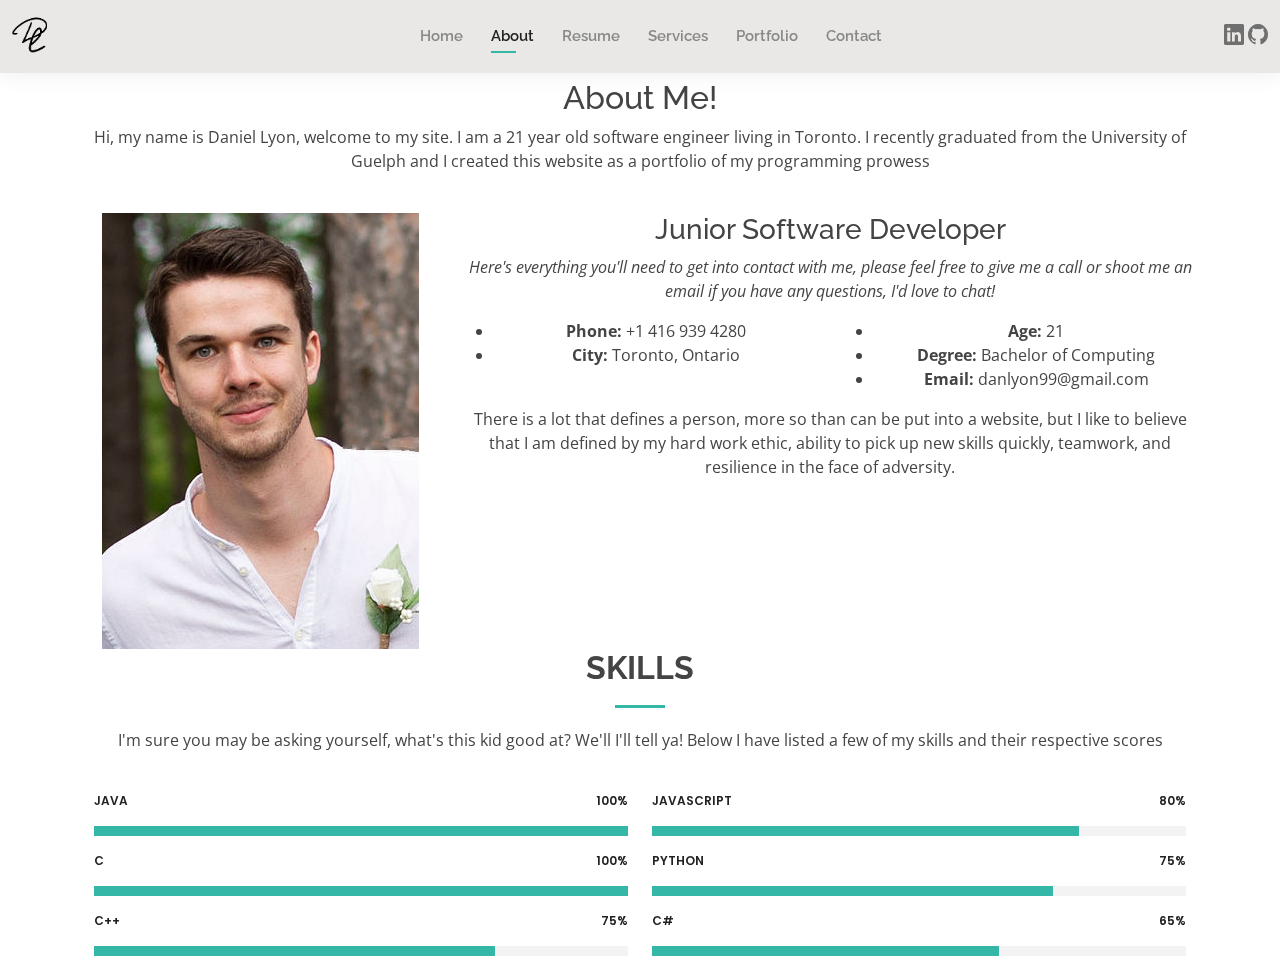
==== commit 63e2b750: "Updated About.html" ====
--- a/about.html
+++ b/about.html
@@ -74,10 +74,10 @@
   <main id="main">
 
     <!-- ======= About Section ======= -->
-    <section id="about" class="about">
+    <div id="about" class="about">
       <div class="container" data-aos="fade-up">
 
-        <div class="section-title">
+        <div class="section-title-about">
           <h2>About Me!</h2>
           <div><p>Hi, my name is Daniel Lyon, welcome to my site. I am a 21 year old software engineer living in Toronto. I recently graduated from the University of Guelph and I created this website as a portfolio of my programming prowess</p>
             <br>
@@ -121,7 +121,7 @@
     </section><!-- End About Section -->
 
     <!-- ======= Skills Section ======= -->
-    <section id="skills" class="skills">
+    <div id="skills" class="skills">
       <div class="container" data-aos="fade-up">
 
         <div class="section-title">
@@ -186,9 +186,6 @@
 
       </div>
     </section><!-- End Skills Section -->
-
-  
-
 
   </main><!-- End #main -->
 
--- a/assets/css/style.css
+++ b/assets/css/style.css
@@ -523,6 +523,10 @@
   text-align: center;
   padding-bottom: 30px;
 }
+.section-title-about {
+  text-align: center;
+  padding-bottom: 0px;
+}
 
 .section-title h2 {
   font-size: 32px;
@@ -546,6 +550,13 @@
 
 .section-title p {
   margin-bottom: 0;
+}
+/*--------------------------------------------------------------
+# About
+--------------------------------------------------------------*/
+.about {
+  padding-top: 29px;
+  padding-bottom: 0px;
 }
 
 /*--------------------------------------------------------------
@@ -728,6 +739,10 @@
 /*--------------------------------------------------------------
 # Skills
 --------------------------------------------------------------*/
+.skills{
+  padding-top: 0px;
+  padding-bottom: 0px;
+}
 .skills .progress {
   height: 60px;
   display: block;
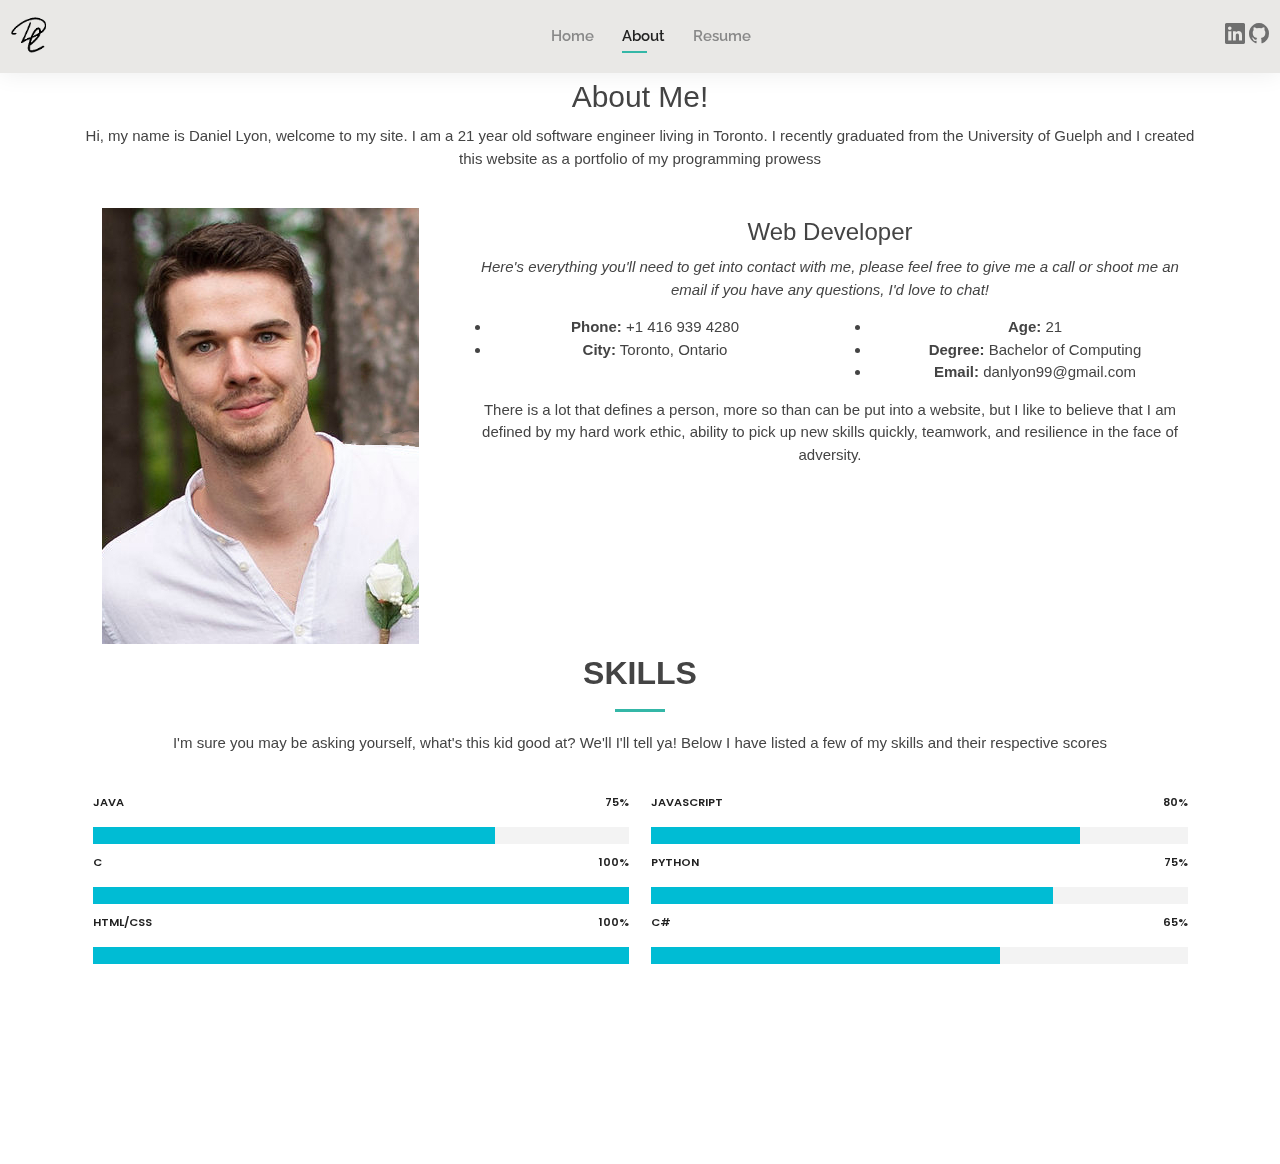
==== commit 57b5d4df: "DanielLyon.com's First Commit" ====
--- a/about.html
+++ b/about.html
@@ -47,9 +47,7 @@
           <li><a href="index.html">Home</a></li>
           <li><a class="active" href="about.html">About</a></li>
           <li><a href="resume.html">Resume</a></li>
-          <li><a href="services.html">Services</a></li>
-          <li><a href="portfolio.html">Portfolio</a></li>
-          <li><a href="contact.html">Contact</a></li>
+ 
         </ul>
         <i class="bi bi-list mobile-nav-toggle"></i>
       </nav><!-- .navbar -->
@@ -57,7 +55,7 @@
       <!-- DAN WAS HERE-->
       <div class="header-social">
         <span class="header-social-Linkedin">
-          <a href="#" class="header-social-Linkedin"><i class="bi bi-linkedin"></i></i></a>
+          <a href="https://www.linkedin.com/in/daniel-lyon-727203199/" class="header-social-Linkedin"><i class="bi bi-linkedin"></i></i></a>
         </span>
         <span class ="header-social-GitHub">
           <a href="https://github.com/DanTheLyon99" class="header-social-GitHub"><i class="bi bi-github"></i></i></a>
@@ -88,7 +86,7 @@
             <img src="assets/img/AboutPhotoBackground.jpg" class="img-fluid" alt="">
           </div>
           <div class="col-lg-8 pt-4 pt-lg-0 content">
-            <h3>Junior Software Developer</h3>
+            <h3>Web Developer</h3>
             <p class="fst-italic">
               Here's everything you'll need to get into contact with me, please feel free to give me a call or shoot me an email if you have any questions, I'd love to chat!
             </p>
@@ -135,23 +133,23 @@
           <div class="col-lg-6">
 
             <div class="progress">
-              <span class="skill">Java <i class="val">100%</i></span>
-              <div class="progress-bar-wrap">
-                <div class="progress-bar" role="progressbar" aria-valuenow="100" aria-valuemin="0" aria-valuemax="100"></div>
+              <span class="skill">Java <i class="val">75%</i></span>
+              <div class="progress-bar-wrap">
+                <div class="w3-cyan" style="height:24px;width:75%"></div>
               </div>
             </div>
 
             <div class="progress">
               <span class="skill">C <i class="val">100%</i></span>
               <div class="progress-bar-wrap">
-                <div class="progress-bar" role="progressbar" aria-valuenow="100" aria-valuemin="0" aria-valuemax="100"></div>
-              </div>
-            </div>
-
-            <div class="progress">
-              <span class="skill">C++<i class="val">75%</i></span>
-              <div class="progress-bar-wrap">
-                <div class="progress-bar" role="progressbar" aria-valuenow="75" aria-valuemin="0" aria-valuemax="100"></div>
+                <div class="w3-cyan" style="height:24px;width:100%"></div>
+              </div>
+            </div>
+
+            <div class="progress">
+              <span class="skill">HTML/CSS<i class="val">100%</i></span>
+              <div class="progress-bar-wrap">
+                <div class="w3-cyan" style="height:24px;width:100%"></div>
               </div>
             </div>
 
@@ -162,21 +160,21 @@
             <div class="progress">
               <span class="skill">Javascript <i class="val">80%</i></span>
               <div class="progress-bar-wrap">
-                <div class="progress-bar" role="progressbar" aria-valuenow="80" aria-valuemin="0" aria-valuemax="100"></div>
+                <div class="w3-cyan" style="height:24px;width:80%"></div>
               </div>
             </div>
 
             <div class="progress">
               <span class="skill">Python <i class="val">75%</i></span>
               <div class="progress-bar-wrap">
-                <div class="progress-bar" role="progressbar" aria-valuenow="75" aria-valuemin="0" aria-valuemax="100"></div>
+                <div class="w3-cyan" style="height:24px;width:75%"></div>
               </div>
             </div>
 
             <div class="progress">
               <span class="skill">C# <i class="val">65%</i></span>
               <div class="progress-bar-wrap">
-                <div class="progress-bar" role="progressbar" aria-valuenow="65" aria-valuemin="0" aria-valuemax="100"></div>
+                <div class="w3-cyan" style="height:24px;width:65%"></div>
               </div>
             </div>
 
@@ -203,7 +201,7 @@
   <script src="assets/vendor/purecounter/purecounter.js"></script>
   <script src="assets/vendor/swiper/swiper-bundle.min.js"></script>
   <script src="assets/vendor/waypoints/noframework.waypoints.js"></script>
-
+  <link rel="stylesheet" href="https://www.w3schools.com/w3css/4/w3.css">
   <!-- Template Main JS File -->
   <script src="assets/js/main.js"></script>
 
--- a/assets/css/style.css
+++ b/assets/css/style.css
@@ -1,9 +1,3 @@
-/**
-* Template Name: Kelly - v4.3.0
-* Template URL: https://bootstrapmade.com/kelly-free-bootstrap-cv-resume-html-template/
-* Author: BootstrapMade.com
-* License: https://bootstrapmade.com/license/
-*/
 
 /*--------------------------------------------------------------
 # General
@@ -28,7 +22,7 @@
 }
 
 #main {
-  margin-top: 50px;
+  margin-top: 40px;
 }
 
 @media (max-width: 992px) {
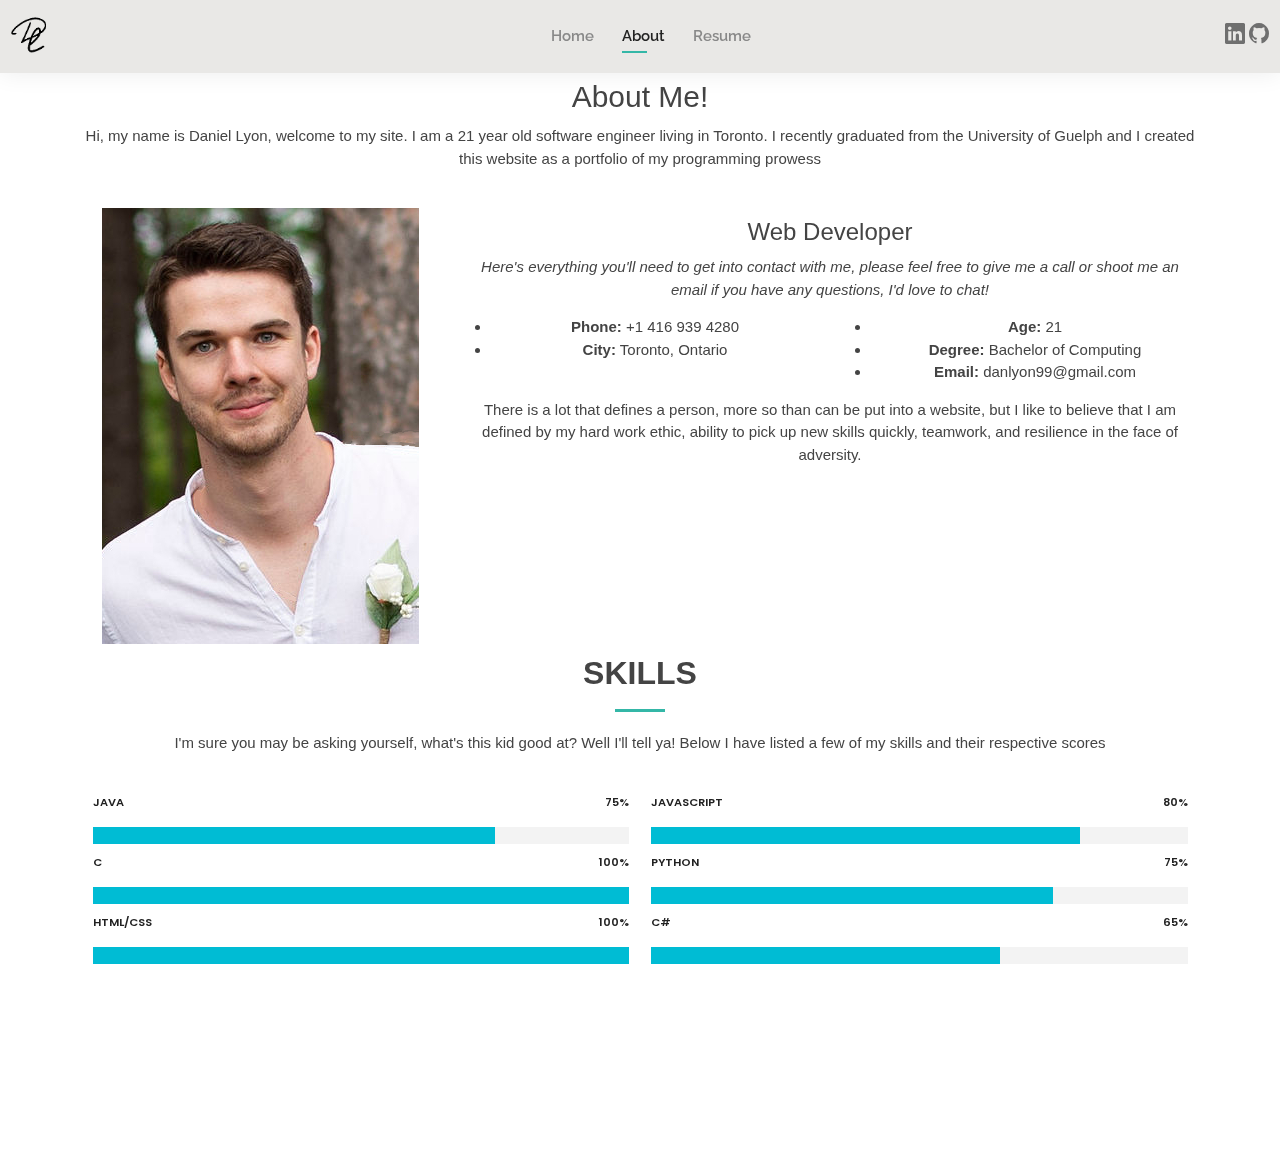
==== commit d0d67464: "Update about.html" ====
--- a/about.html
+++ b/about.html
@@ -124,7 +124,7 @@
 
         <div class="section-title">
           <h2>Skills</h2>
-          <p>I'm sure you may be asking yourself, what's this kid good at? We'll I'll tell ya! Below I have listed a few of my skills and their respective scores
+          <p>I'm sure you may be asking yourself, what's this kid good at? Well I'll tell ya! Below I have listed a few of my skills and their respective scores
           </p>
         </div>
 
@@ -207,4 +207,4 @@
 
 </body>
 
-</html>+</html>
